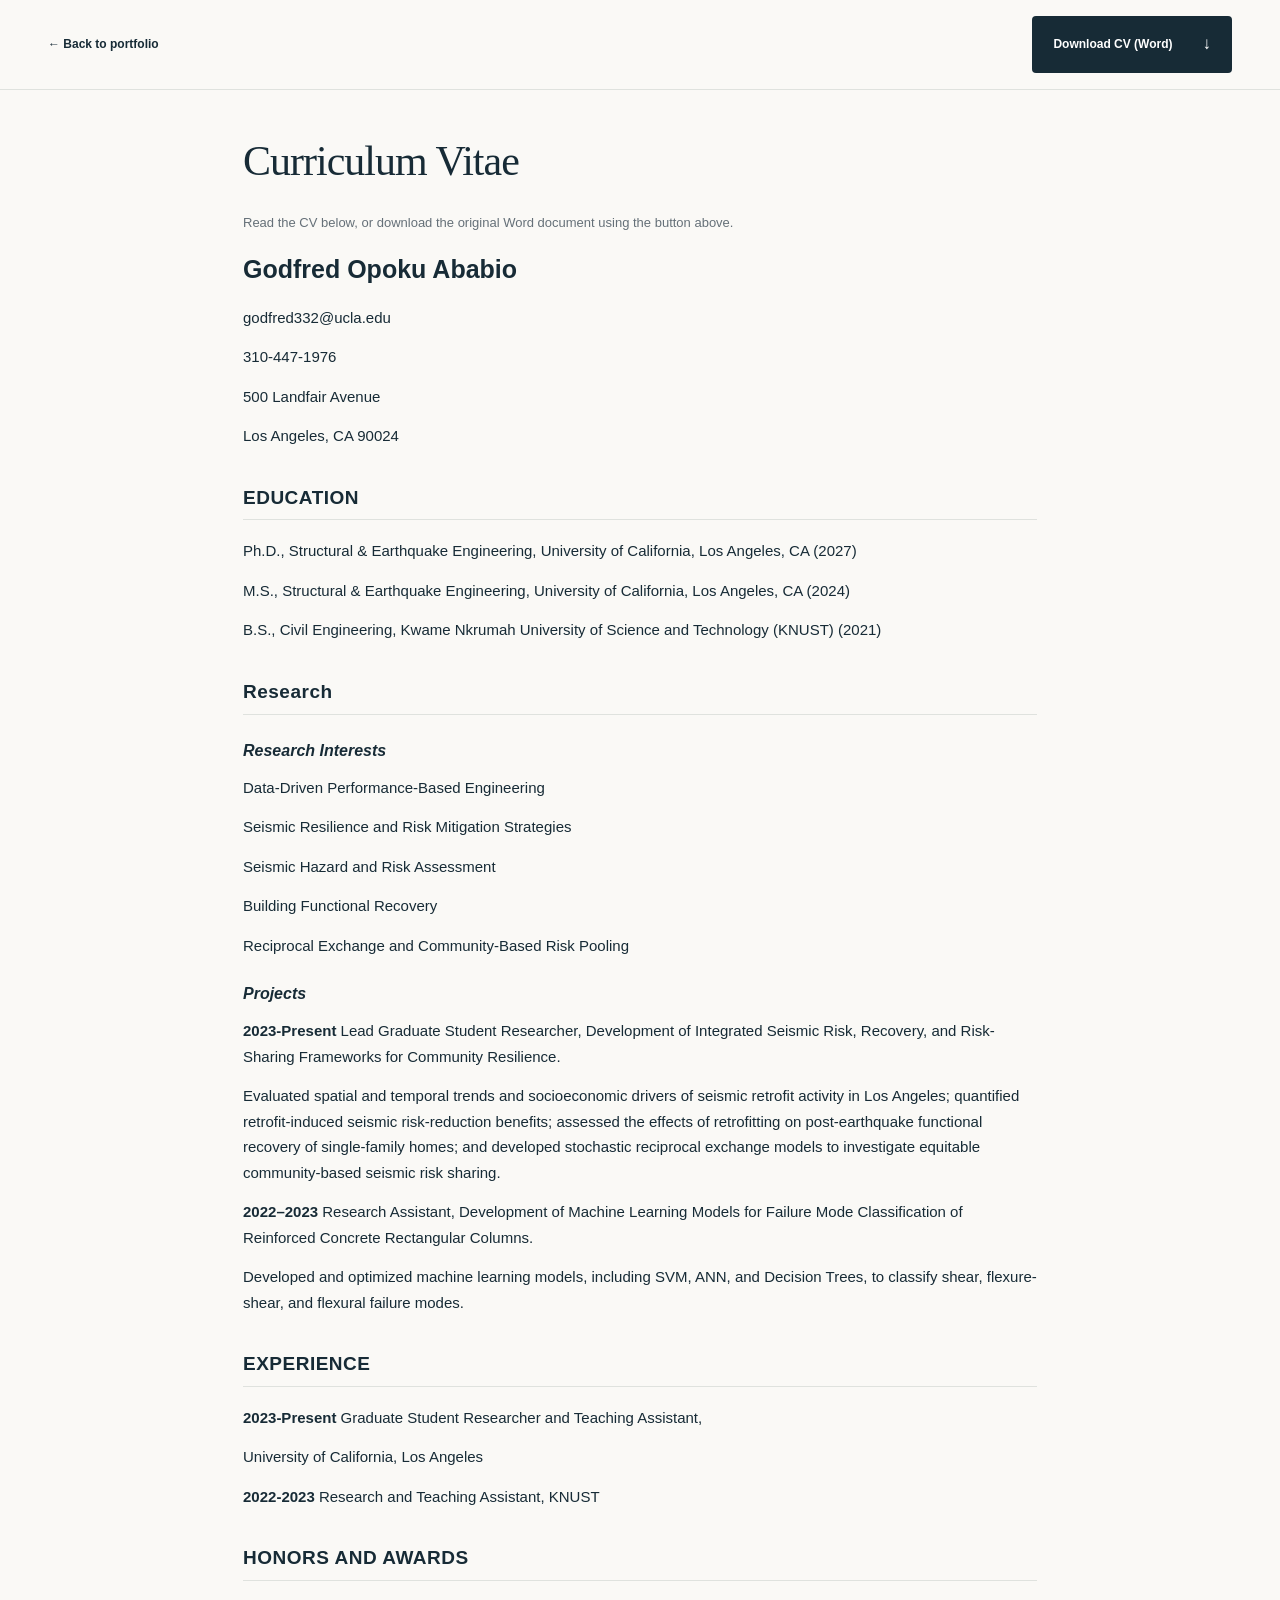
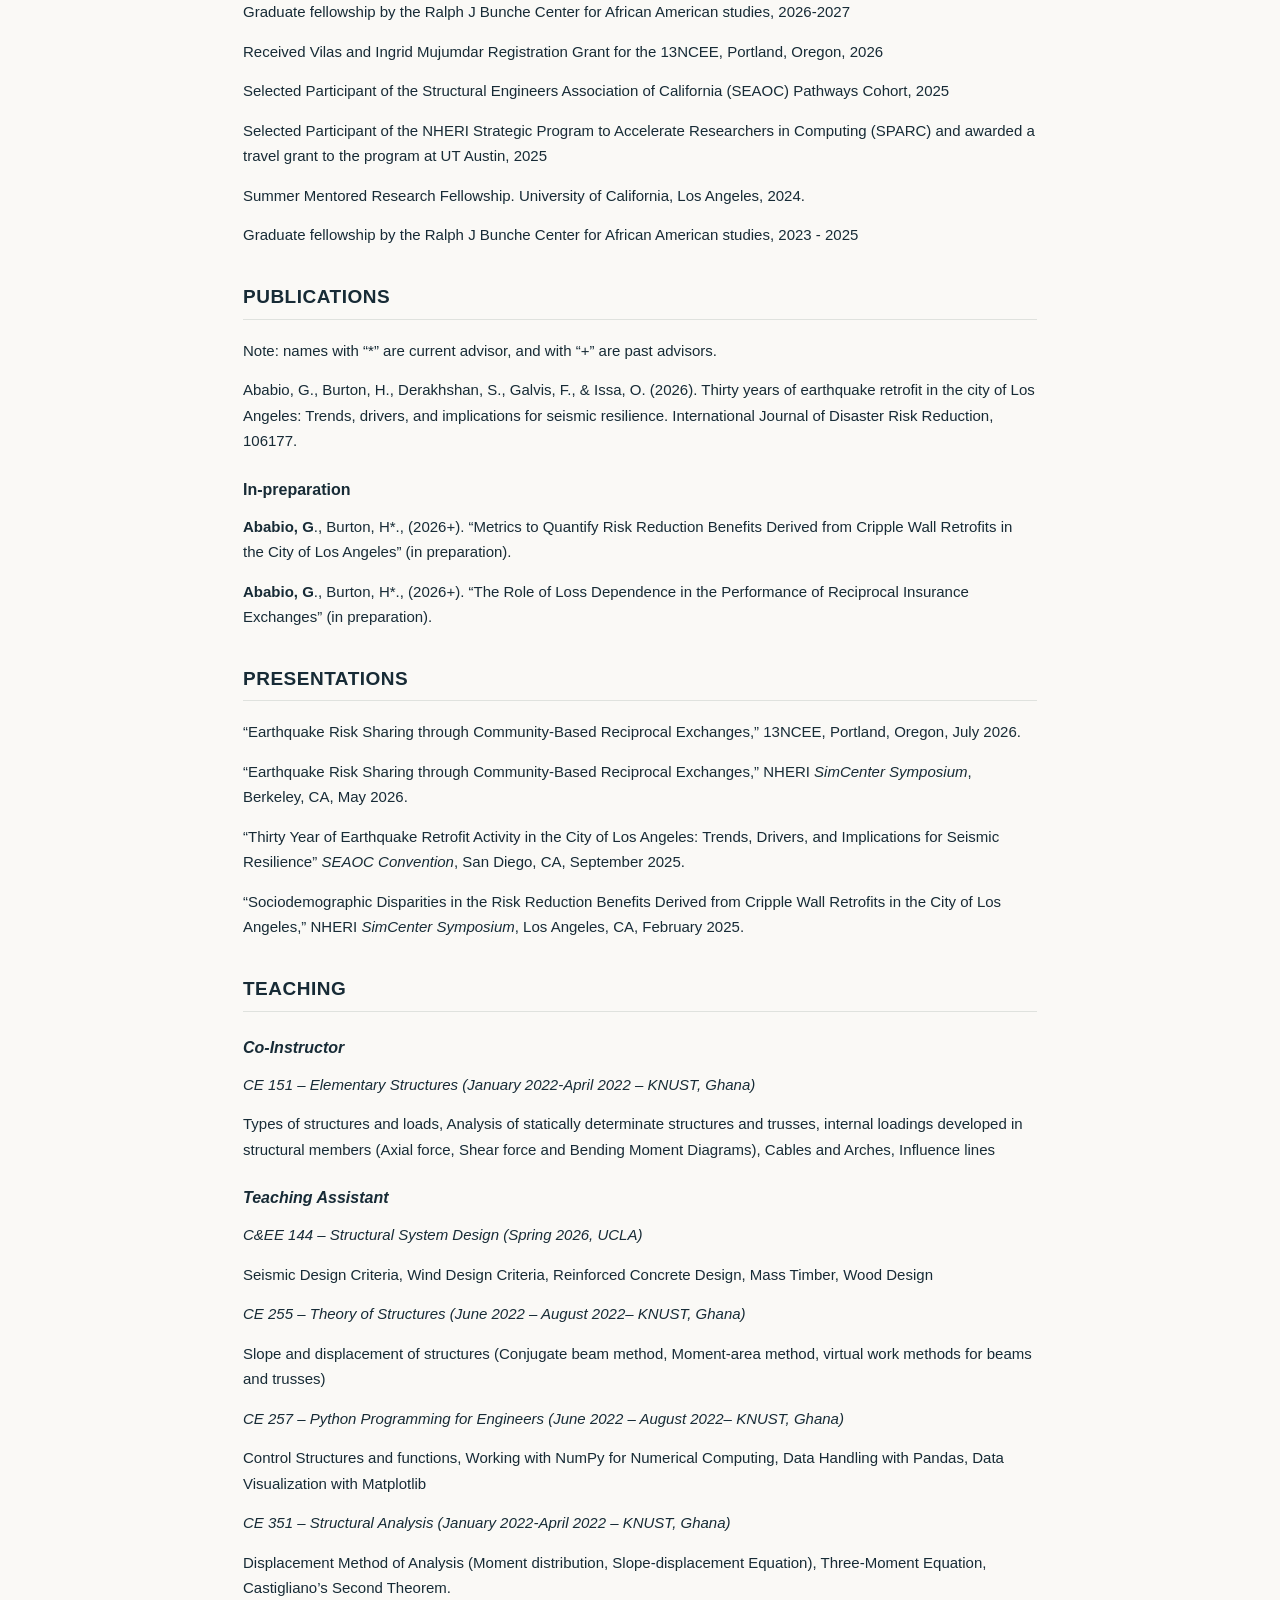
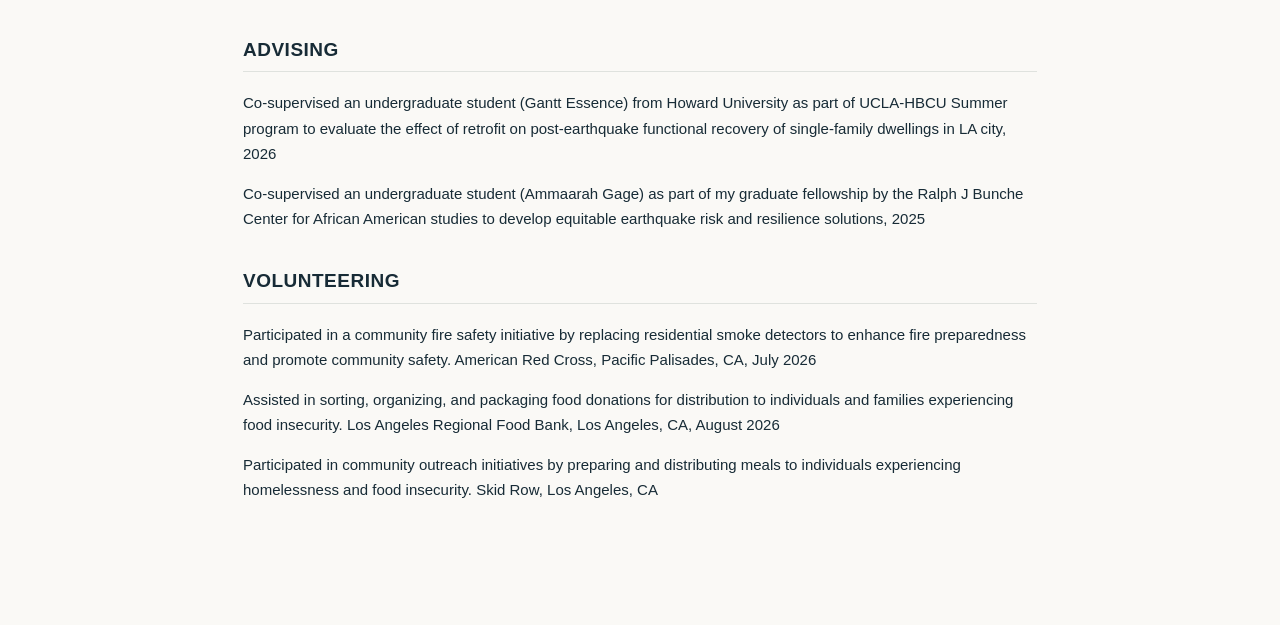
==== cv.html @ 24907b62 "Let visitors read CV before downloading" ====
<!doctype html><html lang="en"><head><meta charset="utf-8"><meta name="viewport" content="width=device-width,initial-scale=1"><title>Curriculum Vitae | Godfred Opoku Ababio</title><link rel="icon" href="assets/images/adinkra.png"><link rel="stylesheet" href="assets/css/style.css"><style>
.cv-reader-toolbar{position:sticky;top:0;z-index:10;background:var(--paper);border-bottom:1px solid var(--line);padding:16px 0}.cv-reader-toolbar .container{display:flex;justify-content:space-between;align-items:center;gap:20px}.cv-reader{max-width:850px;margin:48px auto;padding:0 28px 60px}.cv-reader h1{font-size:42px;letter-spacing:-1px}.cv-reader h2{font-family:'Segoe UI',Arial,sans-serif;font-size:19px;font-weight:600;letter-spacing:.5px;margin:38px 0 18px;border-bottom:1px solid var(--line);padding-bottom:10px}.cv-reader h3{font-size:16px;margin:24px 0 12px}.cv-reader p{white-space:normal;overflow-wrap:anywhere;margin-bottom:14px}.cv-source-header{margin-bottom:30px}.cv-source-header p:first-child{font-size:25px;font-weight:600}.cv-reader-note{font-size:13px;color:var(--muted)}@media(max-width:650px){.cv-reader-toolbar .container{width:calc(100% - 32px);gap:12px}.cv-reader-toolbar .button{padding:12px;font-size:11px;gap:8px}.cv-reader{margin-top:32px;padding-inline:20px}.cv-reader h1{font-size:32px}}@media print{.cv-reader-toolbar,.cv-reader-note{display:none}.cv-reader{max-width:none;margin:0;padding:0}.cv-reader h2{break-after:avoid}.cv-reader p{orphans:3;widows:3}}
</style></head><body><a class="skip-link" href="#cv-content">Skip to CV</a><header class="cv-reader-toolbar"><div class="container"><a class="text-link" href="index.html#cv">← Back to portfolio</a><a class="button" href="assets/documents/Ababio_CV.docx" download="Ababio_CV.docx">Download CV (Word) <span aria-hidden="true">↓</span></a></div></header><main id="cv-content" class="cv-reader"><h1>Curriculum Vitae</h1><p class="cv-reader-note">Read the CV below, or download the original Word document using the button above.</p><div class="cv-source-header"><p>Godfred Opoku Ababio</p><p>godfred332@ucla.edu</p><p>310-447-1976</p><p>500 Landfair Avenue</p><p>Los Angeles, CA 90024</p></div>
<h2>EDUCATION </h2>
<p>Ph.D., Structural &amp; Earthquake Engineering, University of California, Los Angeles, CA (2027) </p>
<p>M.S., Structural &amp; Earthquake Engineering, University of California, Los Angeles, CA (2024)</p>
<p>B.S., Civil Engineering, Kwame Nkrumah University of Science and Technology (KNUST) (2021)</p>
<h2>Research</h2>
<h3><em><strong>Research </strong></em><em><strong>I</strong></em><em><strong>nterests</strong></em></h3>
<p>Data-Driven Performance-Based Engineering</p>
<p>Seismic Resilience and Risk Mitigation Strategies</p>
<p>Seismic Hazard and Risk Assessment</p>
<p>Building Functional Recovery </p>
<p>Reciprocal Exchange and Community-Based Risk Pooling </p>
<h3><em><strong>Projects </strong></em></h3>
<p><strong>2023-Present      </strong>Lead Graduate Student Researcher, Development of Integrated Seismic Risk, Recovery, and Risk-Sharing Frameworks for Community Resilience.</p>
<p>Evaluated spatial and temporal trends and socioeconomic drivers of seismic retrofit activity in Los Angeles; quantified retrofit-induced seismic risk-reduction benefits; assessed the effects of retrofitting on post-earthquake functional recovery of single-family homes; and developed stochastic reciprocal exchange models to investigate equitable community-based seismic risk sharing. </p>

<p><strong>202</strong><strong>2</strong><strong>–2023</strong><strong>     </strong>Research Assistant, Development of Machine Learning Models for Failure Mode Classification of Reinforced Concrete Rectangular Columns.</p>
<p>Developed and optimized machine learning models, including SVM, ANN, and Decision Trees, to classify shear, flexure-shear, and flexural failure modes.</p>

<h2>EXPERIENCE</h2>
<p><strong>2023</strong><strong>-Present</strong><strong> </strong><strong>                     </strong>Graduate Student Researcher and Teaching Assistant, </p>
<p>                                                University of California, Los Angeles</p>

<p><strong>2022</strong><strong>-</strong><strong>2023</strong><strong> </strong><strong>                     </strong>Research and Teaching Assistant, KNUST</p>

<h2>HONORS AND AWARDS</h2>
<p>Graduate fellowship by the Ralph J Bunche Center for African American studies, 2026-2027</p>
<p>Received Vilas and Ingrid Mujumdar Registration<strong> </strong>Grant<strong> </strong>for the 13NCEE, Portland, Oregon, 2026</p>
<p>Selected Participant of the Structural Engineers Association of California (SEAOC) Pathways Cohort, 2025</p>
<p>Selected Participant of the NHERI Strategic Program to Accelerate Researchers in Computing (SPARC) and awarded a travel grant to the program at UT Austin, 2025</p>
<p>Summer Mentored Research Fellowship. University of California, Los Angeles, 2024.</p>
<p>Graduate fellowship by the Ralph J Bunche Center for African American studies, 2023 - 2025</p>
<h2>PUBLICATIONS</h2>
<p>Note: names with “*” are current advisor, and with “+” are past advisors. </p>

<p>Ababio, G., Burton, H., Derakhshan, S., Galvis, F., &amp; Issa, O. (2026). Thirty years of earthquake retrofit in the city of Los Angeles: Trends, drivers, and implications for seismic resilience. International Journal of Disaster Risk Reduction, 106177.</p>
<h3>In-preparation </h3>
<p><strong>Ababio</strong><strong>, </strong><strong>G</strong>., Burton, H*., (2026+). “Metrics to Quantify Risk Reduction Benefits Derived from Cripple Wall Retrofits in the City of Los Angeles” (in preparation).</p>
<p><strong>Ababio</strong><strong>, </strong><strong>G</strong>., Burton, H*., (2026+). “The Role of Loss Dependence in the Performance of Reciprocal Insurance Exchanges” (in preparation).</p>
<h2>PRESENTATIONS </h2>
<p>“Earthquake Risk Sharing through Community-Based Reciprocal Exchanges,” 13NCEE, Portland, Oregon, July 2026.</p>

<p>“Earthquake Risk Sharing through Community-Based Reciprocal Exchanges,” NHERI <em>SimCenter Symposium</em>, Berkeley, CA, May 2026.</p>

<p>“Thirty Year of Earthquake Retrofit Activity in the City of Los Angeles: Trends, Drivers, and Implications for Seismic Resilience” <em>SEAOC Convention</em>, San Diego, CA, September 2025.</p>
<p>“Sociodemographic Disparities in the Risk Reduction Benefits Derived from Cripple Wall Retrofits in the City of Los Angeles,” NHERI <em>SimCenter Symposium</em>, Los Angeles, CA, February 2025.</p>
<h2>TEACHING</h2>

<h3><em><strong>Co-Instructor</strong></em></h3>
<p><em>CE 151</em><em> </em><em>–</em><em> </em><em>Elementary Structures</em><em> (</em><em>January</em><em> 2022-April 2022 – KNUST, Ghana</em><em>)</em></p>
<p>Types of structures and loads, Analysis of statically determinate structures and trusses, internal loadings developed in structural members (Axial force, Shear force and Bending Moment Diagrams), Cables and Arches, Influence lines</p>
<h3><em><strong>Teaching Assistant </strong></em></h3>
<p><em>C</em><em>&amp;</em><em>E</em><em>E</em><em> </em><em>144</em><em> </em><em>–</em><em> </em><em>Structural System Design</em><em> (</em><em>Spring 2026,</em><em> </em><em>UCLA</em><em>)</em></p>
<p>Seismic Design Criteria, Wind Design Criteria, Reinforced Concrete Design, Mass Timber, Wood Design</p>


<p><em>CE 2</em><em>55</em><em> </em><em>–</em><em> </em><em>Theory of Structures</em><em> (</em><em>June</em><em> 202</em><em>2 – August 2022– KNUST, Ghana</em><em>)</em></p>
<p>Slope and displacement of structures (Conjugate beam method, Moment-area method, virtual work methods for beams and trusses) </p>

<p><em>CE 2</em><em>57</em><em> </em><em>–</em><em> </em><em>Python Programming for Engineers</em><em> (</em><em>June</em><em> 202</em><em>2 – August 2022– KNUST, Ghana</em><em>)</em></p>
<p>Control Structures and functions, Working with NumPy for Numerical Computing, Data Handling with Pandas, Data Visualization with Matplotlib</p>

<p><em>CE </em><em>351</em><em> </em><em>–</em><em> Structural Analysis (</em><em>January 2022-April 2022 – KNUST, Ghana</em><em>)</em></p>
<p>Displacement Method of Analysis (Moment distribution, Slope-displacement Equation), Three-Moment Equation, Castigliano’s Second Theorem. </p>

<h2>ADVISING </h2>
<p>Co-supervised an undergraduate student (Gantt Essence) from Howard University as part of UCLA-HBCU Summer program to evaluate the effect of retrofit on post-earthquake functional recovery of single-family dwellings in LA city, 2026</p>

<p>Co-supervised an undergraduate student (Ammaarah Gage) as part of my graduate fellowship by the Ralph J Bunche Center for African American studies to develop equitable earthquake risk and resilience solutions, 2025</p>

<h2><strong>VOLUNTE</strong><strong>E</strong><strong>RING</strong></h2>
<p>Participated in a community fire safety initiative by replacing residential smoke detectors to enhance fire preparedness and promote community safety. American Red Cross, Pacific Palisades, CA, July 2026</p>
<p>Assisted in sorting, organizing, and packaging food donations for distribution to individuals and families experiencing food insecurity. Los Angeles Regional Food Bank, Los Angeles, CA, August 2026</p>
<p>Participated in community outreach initiatives by preparing and distributing meals to individuals experiencing homelessness and food insecurity. Skid Row, Los Angeles, CA</p>



</main></body></html>
---- assets/css/style.css ----
:root{--paper:#faf9f6;--ink:#172b36;--muted:#657078;--accent:#be542e;--line:#dfe2de;--tinted:#f0f1ec;--serif:Georgia,'Times New Roman',serif}*{box-sizing:border-box}html{scroll-behavior:smooth;scroll-padding-top:100px}body{margin:0;background:var(--paper);color:var(--ink);font-family:'Segoe UI',Arial,sans-serif;font-size:15px;line-height:1.7}a{color:inherit;text-decoration:none}button{font:inherit}img{display:block;max-width:100%;height:auto}::selection{background:#f0c7af}:focus-visible{outline:3px solid var(--accent);outline-offset:5px}.container{width:min(1200px,calc(100% - 96px));margin-inline:auto}.skip-link{position:fixed;top:-100px;left:20px;background:var(--ink);color:white;padding:12px 20px;z-index:100}.skip-link:focus{top:12px}.site-header{position:sticky;top:0;z-index:20;background:rgba(250,249,246,.98);border-bottom:1px solid var(--line)}.header-inner{min-height:88px;display:flex;align-items:center;justify-content:space-between;gap:24px}.brand{display:flex;gap:13px;align-items:center;flex-shrink:0}.brand-mark{font-family:var(--serif);font-size:32px;letter-spacing:-2px;line-height:1}.brand-mark span,.footer-name span{color:var(--accent)}.brand-name{font-size:10px;letter-spacing:1.5px;font-weight:700}nav{display:flex;align-items:center;gap:19px}nav a{font-size:12px;color:#52616a;position:relative;padding:32px 0}nav a:hover,nav a.active{color:var(--accent)}nav a.active:after{content:'';position:absolute;bottom:20px;left:0;right:0;height:2px;background:var(--accent)}.menu-toggle{display:none}.hero{padding-top:65px;overflow:hidden}.hero-grid{display:grid;grid-template-columns:1.16fr 1fr;gap:64px;align-items:center}.eyebrow{font-size:10px;letter-spacing:2px;font-weight:700;line-height:1.6;margin:0 0 24px;color:var(--accent)}h1,h2,h3,p{margin-top:0}h1{font-family:var(--serif);font-weight:400;font-size:clamp(44px,4.6vw,66px);line-height:1.12;letter-spacing:-2.8px;margin-bottom:27px}h1>span{color:var(--accent)}.hero-intro{max-width:445px;font-size:18px;line-height:1.65;margin-bottom:12px}.hero-intro strong{font-weight:600}.hero-description{font-size:14px;color:var(--muted);max-width:380px;margin-bottom:32px}.button-row{display:flex;align-items:center;gap:28px}.button{display:inline-flex;align-items:center;justify-content:space-between;gap:30px;padding:14px 21px;border-radius:4px;font-size:12px;font-weight:600;background:var(--ink);color:white;transition:background .2s,transform .2s}.button:hover{background:#2c4958;transform:translateY(-2px)}.button span{font-size:17px}.text-link{font-size:12px;font-weight:600}.text-link:hover{color:var(--accent)}.hero-meta{margin-top:43px;display:flex;flex-wrap:wrap;gap:18px;font-size:8px;letter-spacing:1.3px;color:var(--muted)}.hero-meta span+span:before{content:'/';margin-right:18px}.hero-visual{background:#eef0ea;border:1px solid #e0e4dc;border-radius:4px}.visual-top,.visual-bottom{display:flex;justify-content:space-between;align-items:center;padding:18px 23px;font-size:8px;letter-spacing:1.7px;color:#627167}.hero-visual img{width:100%;margin:-20px 0}.visual-bottom{border-top:1px solid #dce1d7;letter-spacing:.5px;font-size:10px}.hero-footer{display:flex;justify-content:space-between;border-top:1px solid var(--line);margin-top:60px;padding:23px 0;font-size:8px;letter-spacing:1.6px;color:var(--muted)}.section{padding:92px 0}.tinted{background:var(--tinted)}section[id],div[id]{scroll-margin-top:100px}h2{font-family:var(--serif);font-size:clamp(30px,3.2vw,43px);font-weight:400;line-height:1.2;letter-spacing:-1.3px;margin-bottom:20px}h3{font-size:17px;font-weight:600;line-height:1.5;margin-bottom:12px}.split-section{display:grid;grid-template-columns:1fr 1.35fr;gap:95px}.lead{font-size:20px;line-height:1.65}.muted{color:var(--muted);font-size:14px}.facts{display:grid;grid-template-columns:1fr 1fr;gap:25px 32px;border-top:1px solid var(--line);padding-top:30px;margin-top:32px}.facts>div{display:flex;flex-direction:column;gap:8px;font-size:13px}.facts span{font-size:8px;letter-spacing:1.5px;color:var(--muted);font-weight:600}.section-title-row{display:flex;justify-content:space-between;gap:32px;align-items:end;margin-bottom:35px}.section-title-row h2{margin:0}.section-title-row>p{font-size:13px;color:var(--muted);margin:0;max-width:320px}.card-grid{display:grid;grid-template-columns:repeat(3,1fr);gap:22px}.research-card{background:var(--paper);border:1px solid var(--line);padding:30px;border-radius:4px;transition:transform .25s,border-color .25s}.research-card:hover{transform:translateY(-4px);border-color:#bfbdaf}.card-top{display:flex;justify-content:space-between;align-items:center;margin-bottom:38px}.card-top>span{font-size:40px;color:var(--accent);line-height:1}.card-top small{font-size:10px;color:var(--muted);font-family:monospace}.research-card p{font-size:13px;color:var(--muted);margin-bottom:26px}.tag{font-size:8px;letter-spacing:1.1px;font-weight:600;display:inline-block;padding:6px 9px;border:1px solid var(--line);border-radius:2px;color:#59665e;line-height:1.5}.empty-state{display:flex;align-items:center;gap:25px;border-top:1px solid var(--line);border-bottom:1px solid var(--line);padding:32px 0}.empty-state h3{margin-bottom:5px}.empty-state p{font-size:14px;color:var(--muted);margin:0}.empty-state>.tag{margin-left:auto;flex-shrink:0}.project-grid{display:grid;grid-template-columns:1fr 1fr;gap:25px}.project-card{border:1px solid var(--line);background:var(--paper);border-radius:4px;overflow:hidden}.project-image{height:240px;position:relative;display:flex;align-items:center;justify-content:center;overflow:hidden;background-color:#e7ebe3;background-size:30px 30px;background-image:linear-gradient(#dfe3dc 1px,transparent 1px),linear-gradient(90deg,#dfe3dc 1px,transparent 1px)}.project-schematic{display:block;width:220px;height:145px;border:1px solid #536c60;transform:skewY(-9deg);background:repeating-linear-gradient(90deg,transparent 0,transparent 53px,#536c60 54px,#536c60 55px),repeating-linear-gradient(0deg,transparent 0,transparent 46px,#536c60 47px,#536c60 48px);box-shadow:20px -20px 0 -1px #e7ebe3,20px -20px 0 0 #7a8a79}.image-caption{position:absolute;left:23px;bottom:15px;font-size:8px;letter-spacing:1.5px;color:#647566}.wave{background-color:#ece7df}.wave svg{width:100%;fill:none;stroke:var(--accent);stroke-width:1.5}.project-body{padding:28px 30px}.project-body .tag{margin-bottom:16px}.project-body p,.detail-card p{font-size:14px;color:var(--muted)}.project-body small{color:var(--muted);font-size:12px}.timeline{border-left:1px solid #ccd3cd;padding-left:32px;margin-left:5px}.timeline article{position:relative;padding:0 0 35px}.timeline article:last-child{padding-bottom:0}.timeline article:before{content:'';position:absolute;left:-37px;top:5px;width:9px;height:9px;border:2px solid var(--accent);border-radius:50%;background:var(--paper)}.timeline .eyebrow{font-size:9px;margin-bottom:12px}.timeline h3{margin-bottom:5px}.timeline p{font-size:14px}.recognition-grid{display:grid;grid-template-columns:1fr 1fr;gap:65px}.recognition-grid h2{font-size:35px}.detail-card{border-top:1px solid #d4dacf;padding-top:25px;display:flex;gap:22px;margin-top:30px}.detail-symbol{color:var(--accent);font-size:29px;line-height:1.4}.detail-card h3{margin-bottom:6px}.detail-card p{margin-bottom:8px}.cv-panel{border:1px solid var(--line);padding:45px 50px;display:flex;align-items:center;justify-content:space-between;gap:40px}.cv-panel .eyebrow{margin-bottom:16px}.cv-action{max-width:240px;text-align:center;display:flex;flex-direction:column;align-items:center;gap:14px}.document-icon{display:grid;place-items:center;width:55px;height:65px;border:1px solid #aab5ae;color:var(--accent)}.cv-action strong{font-size:13px}.cv-action p{font-size:11px;color:var(--muted);margin:0}.contact{background:var(--ink);color:var(--paper);padding:75px 0}.contact-grid{display:grid;grid-template-columns:1.1fr 1fr;gap:75px;align-items:center}.contact .eyebrow{color:#eea889}.contact h2{font-size:52px}.contact p{font-size:14px;color:#bcc8ce}.contact-item{border-bottom:1px solid #3b4c56;padding:0 0 16px;margin-bottom:22px}.contact-item>span{font-size:8px;letter-spacing:1.5px;color:#abbfc8}.contact-item p{font-size:16px;margin:9px 0 0;overflow-wrap:anywhere}.contact small{font-size:11px;color:#a7b8c2}.site-footer{background:var(--ink);border-top:1px solid #3b4c56;color:#bac6cc;padding:25px 0}.footer-inner{display:flex;justify-content:space-between;align-items:center;gap:25px;font-size:10px}.footer-inner p{margin:0}.footer-name{font-size:18px;font-family:var(--serif);color:var(--paper)}
@media(max-width:1150px){.container{width:calc(100% - 64px)}.brand-name{display:none}nav{gap:14px}.hero-grid{gap:35px}h1{font-size:49px}.split-section{gap:50px}.research-card{padding:25px}}
@media(max-width:900px){.header-inner{min-height:74px}.brand-name{display:block}.menu-toggle{display:flex;flex-direction:column;justify-content:center;gap:6px;border:1px solid var(--line);background:transparent;padding:12px;width:42px;height:40px;cursor:pointer}.menu-toggle span{display:block;background:var(--ink);height:1px;width:16px;transition:transform .2s}.menu-toggle[aria-expanded=true] span:first-child{transform:translateY(3.5px) rotate(45deg)}.menu-toggle[aria-expanded=true] span:last-child{transform:translateY(-3.5px) rotate(-45deg)}nav{display:none;position:absolute;top:74px;left:0;right:0;background:var(--paper);border-bottom:1px solid var(--line);padding:16px 32px 25px;grid-template-columns:1fr 1fr;gap:0 25px;max-height:calc(100dvh - 74px);overflow:auto}nav.is-open{display:grid}nav a{padding:11px 0;font-size:14px}nav a.active:after{bottom:6px;right:auto;width:20px}.hero-grid{gap:24px}h1{font-size:41px;letter-spacing:-1.8px}.hero-intro{font-size:16px}.hero .eyebrow{font-size:8px;letter-spacing:1.3px}.button-row{gap:18px;flex-wrap:wrap}.hero-meta{margin-top:28px;gap:9px;font-size:7px}.hero-meta span+span:before{margin-right:9px}.visual-top{font-size:6px;padding:14px}.visual-bottom{padding:14px;font-size:8px}.section{padding:70px 0}.section-title-row{align-items:start}.card-grid{gap:14px}.research-card{padding:20px}.recognition-grid{gap:35px}.cv-panel{padding:35px}.contact-grid{gap:40px}}
@media(max-width:650px){.container{width:calc(100% - 40px)}.hero{padding-top:43px}.hero-grid{grid-template-columns:1fr;gap:38px}h1{font-size:clamp(38px,9.5vw,58px);letter-spacing:-1.8px}.hero-intro{max-width:440px}.hero-meta{font-size:7px;margin-top:30px}.hero-visual{max-width:470px;width:100%;margin:auto}.hero-visual img{max-height:370px;object-fit:contain}.visual-top{font-size:8px;padding:17px 21px}.visual-bottom{font-size:10px;padding:15px 21px}.hero-footer{margin-top:35px;font-size:7px;letter-spacing:.7px}.hero-footer>span{display:none}.section{padding:57px 0}.split-section,.recognition-grid,.contact-grid{grid-template-columns:1fr;gap:32px}.eyebrow{margin-bottom:18px}h2{font-size:34px}.lead{font-size:18px}.facts{gap:25px 20px}.facts>div{font-size:12px}.section-title-row{flex-direction:column;gap:15px;margin-bottom:28px}.section-title-row>p br{display:none}.card-grid,.project-grid{grid-template-columns:1fr;gap:18px}.research-card{padding:27px}.card-top{margin-bottom:25px}.empty-state{align-items:start;gap:14px;flex-wrap:wrap}.empty-state>div{flex:1;min-width:180px}.empty-state>.tag{margin-left:40px}.project-image{height:215px}.project-body{padding:25px}.recognition-grid{gap:50px}.recognition-grid h2{font-size:32px}.cv-panel{padding:30px;flex-direction:column;align-items:start;gap:30px}.cv-action{align-items:start;text-align:left;max-width:none}.contact{padding:55px 0}.contact h2{font-size:44px}.contact-grid{gap:25px}.contact-item p{font-size:14px}.footer-inner{flex-wrap:wrap;gap:15px;font-size:9px}.footer-name{width:100%}}
@media(max-width:900px){html:not(.js-enabled) .menu-toggle{display:none}html:not(.js-enabled) .site-header{position:relative}html:not(.js-enabled) .header-inner{flex-wrap:wrap;padding-top:20px}html:not(.js-enabled) nav{display:flex;position:static;flex-wrap:wrap;padding:10px 0 20px;gap:0 16px;border:0;max-height:none}html:not(.js-enabled) nav a{font-size:12px}}
@media(prefers-reduced-motion:reduce){html{scroll-behavior:auto}*,*::before,*::after{transition:none!important}}
/* Research-first homepage and project presentation. */
html{scroll-padding-top:0}.hero{position:relative;background:#102b37;color:#f7f5ee;padding-top:80px}.hero-backdrop{position:absolute;inset:0;pointer-events:none;background:radial-gradient(ellipse at 75% 25%,#2f5059 0,transparent 55%),linear-gradient(120deg,transparent 60%,#b8633420);opacity:.8}.hero-grid,.hero-footer{position:relative}.hero-grid{grid-template-columns:1.1fr 1fr;gap:44px}.hero .eyebrow{color:#f4b58e;letter-spacing:2.2px}.hero-name{font-size:16px;font-weight:600;margin-bottom:24px}.hero-name span{font-size:12px;font-weight:400;color:#c5d1d4;margin-left:10px}h1{font-size:clamp(48px,5.2vw,73px);letter-spacing:-2.5px}.hero h1 span{color:#f4b58e}.hero-intro{font-size:20px;max-width:470px}.hero-description{color:#c5d1d4;font-size:15px;max-width:390px}.hero .button{background:#f4b58e;color:#102b37;padding:16px 24px}.hero .button:hover{background:#f8cbb0}.hero .text-link{color:#f7f5ee}.hero-composition{position:relative;min-height:520px;padding-bottom:70px}.structure-art{border:1px solid #90a8a650;border-radius:8px;background:#e8eee5;transform:rotate(-3deg);width:92%;margin-left:auto;box-shadow:0 30px 60px #00121c40;overflow:hidden}.structure-art img{width:100%;height:420px;object-fit:contain}.art-label{display:flex;justify-content:space-between;gap:10px;font-size:8px;letter-spacing:1px;color:#536653;padding:18px;border-top:1px solid #cdd8c8}.art-label span{font-size:7px}.profile-card{position:absolute;bottom:0;left:-14px;display:flex;align-items:center;gap:20px;margin:0;padding:15px;background:#faf9f6;color:var(--ink);border:1px solid #fff;border-radius:8px;box-shadow:0 18px 60px #00121c50;max-width:94%;transform:rotate(2deg)}.portrait-placeholder{width:120px;height:145px;flex-shrink:0;background:linear-gradient(145deg,#dddcd2,#ecece3);display:flex;align-items:center;justify-content:center;flex-direction:column;gap:5px}.portrait-placeholder svg{width:68px;fill:none;stroke:#87938a;stroke-width:1}.portrait-placeholder>span{font-size:7px;letter-spacing:1px;color:#566257}.profile-card figcaption{display:flex;flex-direction:column;gap:5px;padding-right:16px}.profile-card strong{font-family:var(--serif);font-size:25px;font-weight:400}.profile-card figcaption>span{font-size:11px}.profile-card small{font-size:9px;color:var(--muted);margin-top:13px}.profile-photo{width:120px;height:145px;object-fit:cover;object-position:center 25%}.hero-footer{border-color:#526a7360;color:#c3d1d4;margin-top:55px;padding:28px 0}.hero-footer a{color:#f4b58e}.hero-footer a span{margin-left:20px}.research-section{padding:100px 0 0}.research-heading{display:grid;grid-template-columns:1fr 1fr;gap:70px;align-items:center}.research-heading h2{font-size:clamp(45px,5vw,64px);line-height:1.05}.research-heading em{font-weight:400;color:var(--accent)}.research-heading .lead{font-size:24px;margin-bottom:15px}.research-heading .muted{max-width:465px;margin-bottom:25px}.research-index{display:flex;align-items:center;justify-content:space-between;gap:25px;border-top:1px solid var(--line);margin-top:55px;padding:23px 0;font-size:12px}.research-index>span{font-size:9px;font-weight:600;letter-spacing:1.5px;color:var(--muted)}.research-index a:hover{color:var(--accent)}.project-grid{gap:30px}.project-card{border-color:#d4d9d2;border-radius:8px;transition:box-shadow .2s,transform .2s}.project-card:hover{transform:translateY(-3px);box-shadow:0 15px 30px #162b3610}.project-image{height:255px}.project-number{position:absolute;left:22px;top:12px;font-family:var(--serif);font-size:34px;color:#687a69}.project-kicker{display:flex;justify-content:space-between;align-items:center;gap:12px;margin-bottom:18px}.project-kicker>span:first-child{font-size:9px;letter-spacing:1.4px;color:var(--accent);font-weight:600}.project-kicker .tag{margin:0;font-size:7px}.project-body h3{font-family:var(--serif);font-size:27px;font-weight:400;line-height:1.2}.project-body>p{min-height:48px}.project-details{border-top:1px solid var(--line);margin-top:24px}.project-details summary{display:flex;justify-content:space-between;gap:20px;list-style:none;padding:16px 0 0;font-size:12px;font-weight:600;cursor:pointer}.project-details summary::-webkit-details-marker{display:none}.project-details summary>span{font-size:18px;color:var(--accent);line-height:1}.project-details[open] summary>span{transform:rotate(45deg)}.project-details dl{margin:20px 0 0}.project-details dl>div{margin-top:14px}.project-details dt{font-size:10px;font-weight:600;text-transform:uppercase;letter-spacing:1px}.project-details dd{margin:4px 0 0;font-size:13px;color:var(--muted)}.mesh{background-color:#e2e8ea}.mesh-graphic{height:145px;width:215px;background:repeating-linear-gradient(60deg,transparent 0 23px,#7b959d 24px 25px),repeating-linear-gradient(-60deg,transparent 0 23px,#7b959d 24px 25px),repeating-linear-gradient(0deg,transparent 0 23px,#7b959d 24px 25px);transform:skewY(-8deg);border:1px solid #7b959d}.layers{background-color:#e8e5ed}.layers-graphic{position:relative;width:180px;height:120px;transform:rotate(-10deg)}.layers-graphic i{position:absolute;left:15px;width:150px;height:85px;transform:skewY(-16deg);border:1px solid #887c9c;background:#e8e5edb0}.layers-graphic i:nth-child(1){top:40px}.layers-graphic i:nth-child(2){top:20px}.layers-graphic i:nth-child(3){top:0}.empty-state{padding:36px 0}.facts>div,.project-body,.cv-panel>div{min-width:0}.facts,.project-body,.contact-item{overflow-wrap:anywhere}.menu-toggle{min-width:44px;min-height:44px}summary:focus-visible{outline-offset:6px}
@media(max-width:1150px){.hero{padding-top:60px}.hero-composition{min-height:475px}.structure-art img{height:365px}.profile-card{left:0}.hero h1{font-size:58px}}
@media(max-width:900px){.hero-grid{gap:30px}.hero h1{font-size:49px}.hero-name span{display:block;margin:3px 0 0}.hero-composition{min-height:430px}.structure-art{width:100%}.structure-art img{height:300px}.art-label{flex-direction:column;gap:4px}.profile-card{padding:10px;gap:12px}.portrait-placeholder,.profile-photo{width:90px;height:115px}.profile-card strong{font-size:22px}.profile-card figcaption{padding-right:5px}.research-heading{gap:35px}.research-index{flex-wrap:wrap}.project-kicker{flex-wrap:wrap}.project-body h3{font-size:24px}}
@media(max-width:650px){.hero{padding-top:45px}.hero-grid{grid-template-columns:1fr;gap:40px}.hero h1{font-size:clamp(39px,10.3vw,61px);letter-spacing:-1.8px}.hero-name span{display:inline;margin-left:6px;font-size:11px}.hero-intro{font-size:18px}.hero-composition{min-height:405px;max-width:450px;width:100%;margin:auto;padding:0 6px 65px}.structure-art{width:90%;margin-right:5px}.structure-art img{height:290px}.profile-card{max-width:90%;left:0;bottom:0}.profile-card strong{font-size:23px}.art-label{font-size:7px}.hero-footer{margin-top:42px}.research-section{padding-top:58px}.research-heading{grid-template-columns:1fr;gap:12px}.research-heading h2{font-size:48px}.research-heading .lead{font-size:21px}.research-index{margin-top:25px;gap:18px;font-size:11px}.research-index>span{width:100%}.project-grid{grid-template-columns:1fr;gap:25px}.project-image{height:220px}.project-body h3{font-size:26px}.project-body>p{min-height:0}.empty-state>.tag{margin-left:40px}.button{min-height:48px}.text-link{display:inline-block;padding:12px 0}nav a{min-height:44px}}
@media(max-width:360px){.container{width:calc(100% - 32px)}.hero h1{font-size:37px}.hero .eyebrow{font-size:7px}.hero-name span{display:block;margin:3px 0 0}.project-body{padding:22px}.portrait-placeholder,.profile-photo{width:80px}.profile-card small{font-size:8px}}
/* Keep the desktop headline balanced without crowding the illustration. */
@media(min-width:901px){.hero h1{font-size:clamp(50px,4.5vw,64px)}}
/* CV content: publication records, academic history, and research interests. */
.research-interests{margin-top:35px;padding-top:25px;border-top:1px solid var(--line)}.research-interests h3{font-size:12px;letter-spacing:1px;text-transform:uppercase}.research-interests ul{display:flex;flex-wrap:wrap;gap:10px;list-style:none;margin:0;padding:0}.research-interests li{padding:8px 12px;border:1px solid #d9ded5;border-radius:3px;font-size:12px;color:#52616a}.earlier-project{margin-top:35px;padding:30px;border:1px solid #d4d9d2;border-radius:8px;background:var(--paper)}.earlier-project h3{font-family:var(--serif);font-size:25px;font-weight:400}.earlier-project p:last-child{max-width:850px;color:var(--muted);font-size:14px;margin-bottom:0}.earlier-project .eyebrow{margin-bottom:13px}.publication{padding:30px 0;border-top:1px solid var(--line);scroll-margin-top:100px}.publication-meta{display:flex;justify-content:space-between;gap:20px;align-items:center;margin-bottom:18px}.publication-meta>span:last-child{font-family:monospace;color:var(--muted);font-size:12px}.publication h3{font-family:var(--serif);font-size:clamp(23px,2.4vw,31px);font-weight:400;max-width:900px;line-height:1.35}.publication p{font-size:14px;color:var(--muted);margin-bottom:8px}.publication .text-link{margin-top:15px;color:var(--accent)}.subsection-heading{margin:30px 0 25px;font-size:13px;letter-spacing:1px;text-transform:uppercase}.manuscript h3{font-size:23px;margin-top:18px}.section-disclosure{border-top:1px solid var(--line);margin-top:30px}.section-disclosure summary{display:flex;justify-content:space-between;gap:20px;list-style:none;cursor:pointer;padding:20px 0;font-size:15px;font-weight:600}.section-disclosure summary::-webkit-details-marker{display:none}.section-disclosure summary>span{color:var(--accent);font-size:20px;line-height:1}.section-disclosure[open] summary>span{transform:rotate(45deg)}.content-list{list-style:none;padding:0;margin:0}.content-list li{padding:16px 0;border-bottom:1px solid var(--line)}.content-list strong{display:block;font-size:14px;font-weight:600}.content-list span{display:block;font-size:12px;color:var(--muted);margin-top:5px}.content-list p{font-size:13px;color:var(--muted);margin:7px 0 0}.education{margin-top:35px}.education h3{font-size:13px;text-transform:uppercase;letter-spacing:1px}.profile-card figcaption{min-width:0}.profile-card strong{font-size:23px;line-height:1.2;overflow-wrap:normal}.profile-card{width:365px;max-width:94%}.cv-action{max-width:270px}.cv-action .button{white-space:nowrap;font-size:12px}.project-details dd a{color:var(--accent);text-decoration:underline;text-underline-offset:3px}.contact-item a:hover{text-decoration:underline;text-underline-offset:4px}
@media(max-width:900px){.profile-card{width:305px}.profile-card strong{font-size:20px}}
@media(max-width:650px){.profile-card{width:300px}.profile-card strong{font-size:21px}.research-interests li{font-size:11px}.earlier-project{padding:24px}.publication h3{font-size:24px}.manuscript h3{font-size:21px}.brand-name{font-size:9px;letter-spacing:1px}.cv-action .button{gap:15px;padding:14px 17px}.footer-name{font-size:18px}}
/* Photographs stay in their original aspect ratios so people, slides, and posters remain visible. */
.conference-gallery{margin-top:65px;padding-top:45px;border-top:1px solid var(--line);scroll-margin-top:100px}.conference-gallery h2{font-size:38px}.conference-event{margin-top:35px}.event-heading{display:flex;justify-content:space-between;align-items:start;gap:20px}.event-heading h3{font-size:21px;margin-bottom:4px}.event-heading p{font-size:12px;color:var(--muted);margin-bottom:10px}.event-heading p span{padding:0 8px;color:var(--accent)}.event-talk{font-size:14px;max-width:820px;color:var(--muted);margin-bottom:22px}.event-photo-grid{display:grid;grid-template-columns:repeat(2,minmax(0,1fr));gap:22px}.event-photo{margin:0;border:1px solid var(--line);border-radius:6px;background:#fff;overflow:hidden;align-self:start}.gallery-image-link{display:block;position:relative;background:#e7e9e3}.gallery-image-link img{display:block;width:100%;height:auto}.gallery-image-link:focus-visible{outline-offset:-5px}.photo-expand{position:absolute;right:12px;bottom:12px;display:grid;place-items:center;width:34px;height:34px;background:#faf9f6ed;color:var(--ink);border-radius:50%;font-size:20px;box-shadow:0 2px 12px #0002}.gallery-image-link:hover .photo-expand{background:var(--ink);color:white}.event-photo figcaption{padding:18px 20px;display:flex;flex-direction:column;gap:4px}.event-photo strong{font-size:14px;font-weight:600}.event-photo figcaption>span{font-size:11px;color:var(--muted)}.conference-event:last-of-type .event-photo-grid{grid-template-columns:repeat(3,minmax(0,1fr))}.additional-presentation{margin-top:35px;padding-top:25px;border-top:1px solid var(--line)}.additional-presentation h3{font-size:13px;letter-spacing:1px;text-transform:uppercase}.additional-presentation p{font-size:13px;color:var(--muted);max-width:850px}.awards-panel #awards{display:grid;grid-template-columns:repeat(2,minmax(0,1fr));column-gap:50px}.awards-panel #awards>.eyebrow,.awards-panel #awards>h2,.awards-panel #awards>.muted{grid-column:1/-1}.awards-panel .detail-card{margin-top:22px}.volunteer-grid{display:grid;grid-template-columns:repeat(2,minmax(0,1fr));gap:28px}.volunteer-card{margin:0;background:#fff;border:1px solid var(--line);border-radius:6px;overflow:hidden;align-self:start}.volunteer-card figcaption{padding:26px}.volunteer-card .eyebrow{font-size:8px;margin-bottom:12px}.volunteer-card h3{font-family:var(--serif);font-size:27px;font-weight:400}.volunteer-card p:not(.eyebrow){font-size:13px;color:var(--muted)}.volunteer-caption{line-height:1.8}.volunteer-card figcaption>p:last-child{margin-bottom:0}.service-note{display:flex;gap:20px;margin-top:30px;padding-top:25px;border-top:1px solid var(--line)}.service-note p{font-size:13px;color:var(--muted);margin-bottom:8px}.photo-dialog{width:min(1050px,calc(100% - 40px));max-height:92dvh;padding:20px;border:1px solid #52616a;border-radius:8px;background:#102b37;color:var(--paper);overflow:auto}.photo-dialog::backdrop{background:#071822e8;backdrop-filter:blur(4px)}.photo-dialog-toolbar{display:flex;justify-content:space-between;align-items:center;gap:20px;margin-bottom:15px}.photo-dialog-toolbar h2{font-family:'Segoe UI',Arial,sans-serif;font-size:14px;letter-spacing:0;line-height:1.4;margin:0}.photo-dialog button{border:1px solid #83959c;background:transparent;color:var(--paper);padding:10px 14px;border-radius:4px;font-size:12px;cursor:pointer;min-height:44px}.photo-dialog button:hover{background:#2f4b58}.photo-close span{font-size:19px;margin-left:10px}.photo-dialog-image{max-height:65dvh;max-width:100%;width:auto;height:auto;object-fit:contain;margin:auto}.photo-dialog-caption{font-size:12px;line-height:1.7;white-space:pre-line;color:#d3dfe2;margin:18px 0}.photo-dialog-controls{display:flex;justify-content:space-between;align-items:center;gap:10px}.photo-dialog-count{font-size:11px;color:#c6d6dc}body.photo-viewer-open{overflow:hidden}.profile-photo{flex-shrink:0;border-radius:3px}
@media(max-width:900px){.conference-event:last-of-type .event-photo-grid{grid-template-columns:repeat(2,minmax(0,1fr))}.awards-panel #awards{column-gap:30px}.photo-dialog-image{max-height:60dvh}}
@media(max-width:650px){.conference-gallery{margin-top:45px;padding-top:35px}.conference-gallery h2{font-size:32px}.event-photo-grid,.conference-event:last-of-type .event-photo-grid,.volunteer-grid{grid-template-columns:minmax(0,1fr)}.event-heading h3{font-size:20px}.event-heading p{font-size:11px}.event-photo figcaption{padding:17px 20px}.awards-panel #awards{grid-template-columns:minmax(0,1fr)}.volunteer-card figcaption{padding:23px}.photo-dialog{width:calc(100% - 24px);padding:14px;max-height:95dvh}.photo-dialog-toolbar h2{font-size:12px}.photo-dialog-image{max-height:58dvh}.photo-dialog-controls button{font-size:11px;padding:9px 12px}.profile-photo{width:90px;height:115px}}
.photo-dialog-image[hidden],.photo-loading[hidden]{display:none}.photo-loading{padding:40px 15px;text-align:center;color:#d3dfe2;font-size:14px}
/* A restrained research plate, with the portrait kept clear of the drawing. */
.structure-art{background:#f4f2e9;transform:rotate(-1deg)}.structure-art img{object-fit:contain}.art-label{background:#f4f2e9;color:#536653}.hero-composition{padding-bottom:105px;min-height:565px}.profile-card{bottom:0;transform:rotate(1deg)}
@media(max-width:1150px){.hero-composition{min-height:530px}}
@media(max-width:900px){.hero-composition{min-height:490px}}
@media(max-width:650px){.hero-composition{min-height:455px;padding-bottom:110px}.structure-art{width:100%;margin-right:0}.structure-art img{height:300px}.profile-card{bottom:0;left:0}}
/* Project-specific illustrations use one consistent engineering field-note style. */
.project-image.research-illustration{height:auto;aspect-ratio:16/9;background:#f4f2e9;display:block}.research-illustration img{width:100%;height:auto;display:block}
/* Personal Adinkra artwork, displayed without altering the supplied drawing. */
.identity-emblem{width:43px;height:43px;object-fit:contain;border-radius:4px;flex-shrink:0}.footer-name{display:inline-flex;align-items:center;gap:10px}.footer-emblem{width:30px;height:30px;object-fit:contain;border-radius:3px;flex-shrink:0}.footer-name>span{margin-left:-10px}
@media(max-width:650px){.identity-emblem{width:38px;height:38px}.brand{gap:10px}}
/* Restrained, one-time scroll reveals; never hide content while waiting to observe it. */
@keyframes portfolio-reveal{from{opacity:0;transform:translateY(14px)}to{opacity:1;transform:translateY(0)}}
.scroll-reveal{animation:portfolio-reveal 550ms cubic-bezier(.2,.65,.3,1) var(--reveal-delay,0ms) backwards}
.scroll-reveal:focus-within{animation:none}
@media(prefers-reduced-motion:reduce){.scroll-reveal{animation:none!important}}
@media print{.scroll-reveal{animation:none!important}}

/* Native scrolling connects the four areas; detailed cards remain below. */
.research-story[hidden],.research-scene[hidden]{display:none}
.research-story{height:240svh;margin-bottom:48px;position:relative}
.research-story-stage{position:sticky;top:100px;height:calc(100svh - 120px);max-height:740px;min-height:420px;background:#102b37;color:#faf9f6;border-radius:8px;padding:28px 36px;display:flex;flex-direction:column;justify-content:space-between;overflow:hidden}
.research-story-top{display:flex;justify-content:space-between;gap:16px;font-size:10px;letter-spacing:1.2px}
.research-story-top>a{letter-spacing:0;text-decoration:underline;text-underline-offset:4px}
.research-scenes{margin:24px 0;min-height:0}
.research-scene{display:grid;grid-template-columns:1fr 1.2fr;align-items:center;gap:40px;animation:research-scene-in 350ms ease-out}
.research-scene .eyebrow{color:#eea889;margin-bottom:18px}
.research-scene h3{font-family:var(--serif);font-size:clamp(26px,3vw,42px);font-weight:400;line-height:1.2;letter-spacing:-.7px}
.research-scene-copy>p:last-child{font-size:14px;color:#c9d5d8;margin:0;max-width:400px}
.research-scene img{width:100%;border-radius:4px;background:#f4f2e9}
.research-story-steps{display:grid;grid-template-columns:repeat(4,1fr);gap:16px}
.research-story-step{border-top:2px solid #47616c;padding-top:10px;font-size:12px;color:#9fb1b8;transition:color .2s,border-color .2s}
.research-story-step.is-active{color:#faf9f6;border-color:#eea889}
.research-story-bottom>p{font-size:10px;color:#9fb1b8;margin:12px 0 0}
@keyframes research-scene-in{from{opacity:.25;transform:translateY(8px)}to{opacity:1;transform:translateY(0)}}
@media(max-width:900px){.research-story-stage{top:86px;height:calc(100svh - 102px);padding:24px;min-height:0}.research-scene{gap:24px}.research-scene h3{font-size:28px}}
@media(max-width:650px){.research-story{height:220svh;margin-bottom:30px}.research-story-stage{padding:20px 18px;max-height:700px}.research-story-top{font-size:8px;letter-spacing:.7px}.research-story-top>span{max-width:115px}.research-scene{grid-template-columns:1fr;gap:20px}.research-scenes{margin:18px 0}.research-scene .eyebrow{font-size:8px;margin-bottom:10px}.research-scene h3{font-size:27px;margin-bottom:12px}.research-scene-copy>p:last-child{font-size:12px;line-height:1.6}.research-scene img{max-height:30svh;object-fit:contain}.research-story-steps{gap:8px}.research-story-step{font-size:9px;padding-top:8px}.research-story-bottom>p{font-size:8px}}
@media(max-height:600px){.research-story-stage{padding:16px;min-height:0}.research-scene{grid-template-columns:1fr 1fr;gap:20px}.research-scene h3{font-size:22px}.research-scene-copy>p:last-child{font-size:11px}.research-scenes{margin:12px 0}.research-scene img{max-height:38svh;object-fit:contain}.research-scene .eyebrow{margin-bottom:8px}}
@media(prefers-reduced-motion:reduce){.research-story{display:none}.research-scene{animation:none}.research-story-step{transition:none}}
@media print{.research-story{display:none}}
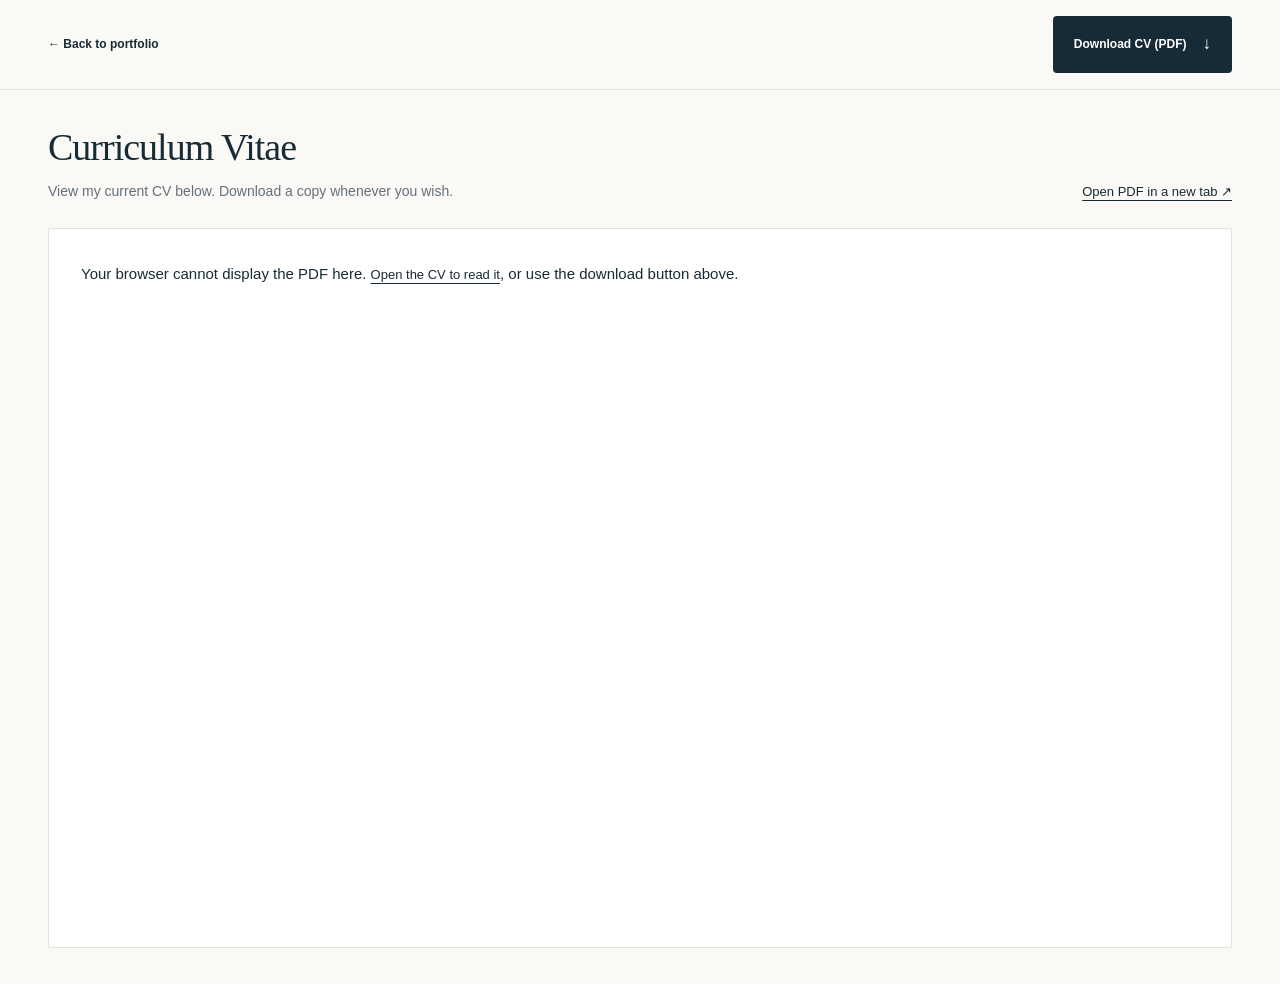
==== commit 79faf105: "Update CV viewer and research summary from revised PDF" ====
--- a/cv.html
+++ b/cv.html
@@ -1,80 +1,4 @@
-<!doctype html><html lang="en"><head><meta charset="utf-8"><meta name="viewport" content="width=device-width,initial-scale=1"><title>Curriculum Vitae | Godfred Opoku Ababio</title><link rel="icon" href="assets/images/adinkra.png"><link rel="stylesheet" href="assets/css/style.css"><style>
-.cv-reader-toolbar{position:sticky;top:0;z-index:10;background:var(--paper);border-bottom:1px solid var(--line);padding:16px 0}.cv-reader-toolbar .container{display:flex;justify-content:space-between;align-items:center;gap:20px}.cv-reader{max-width:850px;margin:48px auto;padding:0 28px 60px}.cv-reader h1{font-size:42px;letter-spacing:-1px}.cv-reader h2{font-family:'Segoe UI',Arial,sans-serif;font-size:19px;font-weight:600;letter-spacing:.5px;margin:38px 0 18px;border-bottom:1px solid var(--line);padding-bottom:10px}.cv-reader h3{font-size:16px;margin:24px 0 12px}.cv-reader p{white-space:normal;overflow-wrap:anywhere;margin-bottom:14px}.cv-source-header{margin-bottom:30px}.cv-source-header p:first-child{font-size:25px;font-weight:600}.cv-reader-note{font-size:13px;color:var(--muted)}@media(max-width:650px){.cv-reader-toolbar .container{width:calc(100% - 32px);gap:12px}.cv-reader-toolbar .button{padding:12px;font-size:11px;gap:8px}.cv-reader{margin-top:32px;padding-inline:20px}.cv-reader h1{font-size:32px}}@media print{.cv-reader-toolbar,.cv-reader-note{display:none}.cv-reader{max-width:none;margin:0;padding:0}.cv-reader h2{break-after:avoid}.cv-reader p{orphans:3;widows:3}}
-</style></head><body><a class="skip-link" href="#cv-content">Skip to CV</a><header class="cv-reader-toolbar"><div class="container"><a class="text-link" href="index.html#cv">← Back to portfolio</a><a class="button" href="assets/documents/Ababio_CV.docx" download="Ababio_CV.docx">Download CV (Word) <span aria-hidden="true">↓</span></a></div></header><main id="cv-content" class="cv-reader"><h1>Curriculum Vitae</h1><p class="cv-reader-note">Read the CV below, or download the original Word document using the button above.</p><div class="cv-source-header"><p>Godfred Opoku Ababio</p><p>godfred332@ucla.edu</p><p>310-447-1976</p><p>500 Landfair Avenue</p><p>Los Angeles, CA 90024</p></div>
-<h2>EDUCATION </h2>
-<p>Ph.D., Structural &amp; Earthquake Engineering, University of California, Los Angeles, CA (2027) </p>
-<p>M.S., Structural &amp; Earthquake Engineering, University of California, Los Angeles, CA (2024)</p>
-<p>B.S., Civil Engineering, Kwame Nkrumah University of Science and Technology (KNUST) (2021)</p>
-<h2>Research</h2>
-<h3><em><strong>Research </strong></em><em><strong>I</strong></em><em><strong>nterests</strong></em></h3>
-<p>Data-Driven Performance-Based Engineering</p>
-<p>Seismic Resilience and Risk Mitigation Strategies</p>
-<p>Seismic Hazard and Risk Assessment</p>
-<p>Building Functional Recovery </p>
-<p>Reciprocal Exchange and Community-Based Risk Pooling </p>
-<h3><em><strong>Projects </strong></em></h3>
-<p><strong>2023-Present      </strong>Lead Graduate Student Researcher, Development of Integrated Seismic Risk, Recovery, and Risk-Sharing Frameworks for Community Resilience.</p>
-<p>Evaluated spatial and temporal trends and socioeconomic drivers of seismic retrofit activity in Los Angeles; quantified retrofit-induced seismic risk-reduction benefits; assessed the effects of retrofitting on post-earthquake functional recovery of single-family homes; and developed stochastic reciprocal exchange models to investigate equitable community-based seismic risk sharing. </p>
-
-<p><strong>202</strong><strong>2</strong><strong>–2023</strong><strong>     </strong>Research Assistant, Development of Machine Learning Models for Failure Mode Classification of Reinforced Concrete Rectangular Columns.</p>
-<p>Developed and optimized machine learning models, including SVM, ANN, and Decision Trees, to classify shear, flexure-shear, and flexural failure modes.</p>
-
-<h2>EXPERIENCE</h2>
-<p><strong>2023</strong><strong>-Present</strong><strong> </strong><strong>                     </strong>Graduate Student Researcher and Teaching Assistant, </p>
-<p>                                                University of California, Los Angeles</p>
-
-<p><strong>2022</strong><strong>-</strong><strong>2023</strong><strong> </strong><strong>                     </strong>Research and Teaching Assistant, KNUST</p>
-
-<h2>HONORS AND AWARDS</h2>
-<p>Graduate fellowship by the Ralph J Bunche Center for African American studies, 2026-2027</p>
-<p>Received Vilas and Ingrid Mujumdar Registration<strong> </strong>Grant<strong> </strong>for the 13NCEE, Portland, Oregon, 2026</p>
-<p>Selected Participant of the Structural Engineers Association of California (SEAOC) Pathways Cohort, 2025</p>
-<p>Selected Participant of the NHERI Strategic Program to Accelerate Researchers in Computing (SPARC) and awarded a travel grant to the program at UT Austin, 2025</p>
-<p>Summer Mentored Research Fellowship. University of California, Los Angeles, 2024.</p>
-<p>Graduate fellowship by the Ralph J Bunche Center for African American studies, 2023 - 2025</p>
-<h2>PUBLICATIONS</h2>
-<p>Note: names with “*” are current advisor, and with “+” are past advisors. </p>
-
-<p>Ababio, G., Burton, H., Derakhshan, S., Galvis, F., &amp; Issa, O. (2026). Thirty years of earthquake retrofit in the city of Los Angeles: Trends, drivers, and implications for seismic resilience. International Journal of Disaster Risk Reduction, 106177.</p>
-<h3>In-preparation </h3>
-<p><strong>Ababio</strong><strong>, </strong><strong>G</strong>., Burton, H*., (2026+). “Metrics to Quantify Risk Reduction Benefits Derived from Cripple Wall Retrofits in the City of Los Angeles” (in preparation).</p>
-<p><strong>Ababio</strong><strong>, </strong><strong>G</strong>., Burton, H*., (2026+). “The Role of Loss Dependence in the Performance of Reciprocal Insurance Exchanges” (in preparation).</p>
-<h2>PRESENTATIONS </h2>
-<p>“Earthquake Risk Sharing through Community-Based Reciprocal Exchanges,” 13NCEE, Portland, Oregon, July 2026.</p>
-
-<p>“Earthquake Risk Sharing through Community-Based Reciprocal Exchanges,” NHERI <em>SimCenter Symposium</em>, Berkeley, CA, May 2026.</p>
-
-<p>“Thirty Year of Earthquake Retrofit Activity in the City of Los Angeles: Trends, Drivers, and Implications for Seismic Resilience” <em>SEAOC Convention</em>, San Diego, CA, September 2025.</p>
-<p>“Sociodemographic Disparities in the Risk Reduction Benefits Derived from Cripple Wall Retrofits in the City of Los Angeles,” NHERI <em>SimCenter Symposium</em>, Los Angeles, CA, February 2025.</p>
-<h2>TEACHING</h2>
-
-<h3><em><strong>Co-Instructor</strong></em></h3>
-<p><em>CE 151</em><em> </em><em>–</em><em> </em><em>Elementary Structures</em><em> (</em><em>January</em><em> 2022-April 2022 – KNUST, Ghana</em><em>)</em></p>
-<p>Types of structures and loads, Analysis of statically determinate structures and trusses, internal loadings developed in structural members (Axial force, Shear force and Bending Moment Diagrams), Cables and Arches, Influence lines</p>
-<h3><em><strong>Teaching Assistant </strong></em></h3>
-<p><em>C</em><em>&amp;</em><em>E</em><em>E</em><em> </em><em>144</em><em> </em><em>–</em><em> </em><em>Structural System Design</em><em> (</em><em>Spring 2026,</em><em> </em><em>UCLA</em><em>)</em></p>
-<p>Seismic Design Criteria, Wind Design Criteria, Reinforced Concrete Design, Mass Timber, Wood Design</p>
-
-
-<p><em>CE 2</em><em>55</em><em> </em><em>–</em><em> </em><em>Theory of Structures</em><em> (</em><em>June</em><em> 202</em><em>2 – August 2022– KNUST, Ghana</em><em>)</em></p>
-<p>Slope and displacement of structures (Conjugate beam method, Moment-area method, virtual work methods for beams and trusses) </p>
-
-<p><em>CE 2</em><em>57</em><em> </em><em>–</em><em> </em><em>Python Programming for Engineers</em><em> (</em><em>June</em><em> 202</em><em>2 – August 2022– KNUST, Ghana</em><em>)</em></p>
-<p>Control Structures and functions, Working with NumPy for Numerical Computing, Data Handling with Pandas, Data Visualization with Matplotlib</p>
-
-<p><em>CE </em><em>351</em><em> </em><em>–</em><em> Structural Analysis (</em><em>January 2022-April 2022 – KNUST, Ghana</em><em>)</em></p>
-<p>Displacement Method of Analysis (Moment distribution, Slope-displacement Equation), Three-Moment Equation, Castigliano’s Second Theorem. </p>
-
-<h2>ADVISING </h2>
-<p>Co-supervised an undergraduate student (Gantt Essence) from Howard University as part of UCLA-HBCU Summer program to evaluate the effect of retrofit on post-earthquake functional recovery of single-family dwellings in LA city, 2026</p>
-
-<p>Co-supervised an undergraduate student (Ammaarah Gage) as part of my graduate fellowship by the Ralph J Bunche Center for African American studies to develop equitable earthquake risk and resilience solutions, 2025</p>
-
-<h2><strong>VOLUNTE</strong><strong>E</strong><strong>RING</strong></h2>
-<p>Participated in a community fire safety initiative by replacing residential smoke detectors to enhance fire preparedness and promote community safety. American Red Cross, Pacific Palisades, CA, July 2026</p>
-<p>Assisted in sorting, organizing, and packaging food donations for distribution to individuals and families experiencing food insecurity. Los Angeles Regional Food Bank, Los Angeles, CA, August 2026</p>
-<p>Participated in community outreach initiatives by preparing and distributing meals to individuals experiencing homelessness and food insecurity. Skid Row, Los Angeles, CA</p>
-
-
-
-</main></body></html>+<!doctype html>
+<html lang="en"><head><meta charset="utf-8"><meta name="viewport" content="width=device-width,initial-scale=1"><title>Curriculum Vitae | Godfred Opoku Ababio</title><link rel="icon" href="assets/images/adinkra.png"><link rel="stylesheet" href="assets/css/style.css"><style>
+.cv-toolbar{position:sticky;top:0;z-index:10;background:var(--paper);border-bottom:1px solid var(--line);padding:16px 0}.cv-toolbar .container{display:flex;justify-content:space-between;align-items:center;gap:20px}.cv-reader{padding-block:36px}.cv-reader h1{font-size:38px;letter-spacing:-1px;margin-bottom:12px}.cv-reader-intro{display:flex;justify-content:space-between;align-items:center;gap:20px;margin-bottom:24px}.cv-reader-intro p{margin:0;font-size:14px;color:var(--muted)}.cv-direct{text-decoration:underline;text-underline-offset:4px;white-space:nowrap;font-size:13px}.cv-pdf{display:block;width:100%;height:80vh;min-height:480px;border:1px solid var(--line);background:white}.cv-fallback{padding:32px}.cv-toolbar .button{gap:16px}@media(max-width:650px){.cv-toolbar .container{width:calc(100% - 32px);gap:12px}.cv-toolbar .button{font-size:11px;padding:12px;gap:8px}.cv-reader{padding-block:28px}.cv-reader h1{font-size:32px}.cv-reader-intro{align-items:start;flex-direction:column;gap:12px}.cv-pdf{height:75vh;min-height:400px}}
+</style></head><body><a class="skip-link" href="#cv-content">Skip to CV</a><header class="cv-toolbar"><div class="container"><a class="text-link" href="index.html#cv">← Back to portfolio</a><a class="button" href="assets/documents/Godfred_Ababio_CV.pdf" download="Godfred_Ababio_CV.pdf">Download CV (PDF) <span aria-hidden="true">↓</span></a></div></header><main id="cv-content" class="container cv-reader"><h1>Curriculum Vitae</h1><div class="cv-reader-intro"><p>View my current CV below. Download a copy whenever you wish.</p><a class="cv-direct" href="assets/documents/Godfred_Ababio_CV.pdf" target="_blank" rel="noopener">Open PDF in a new tab ↗</a></div><object class="cv-pdf" data="assets/documents/Godfred_Ababio_CV.pdf" type="application/pdf" aria-label="Godfred Opoku Ababio curriculum vitae"><p class="cv-fallback">Your browser cannot display the PDF here. <a class="cv-direct" href="assets/documents/Godfred_Ababio_CV.pdf">Open the CV to read it</a>, or use the download button above.</p></object></main></body></html>
